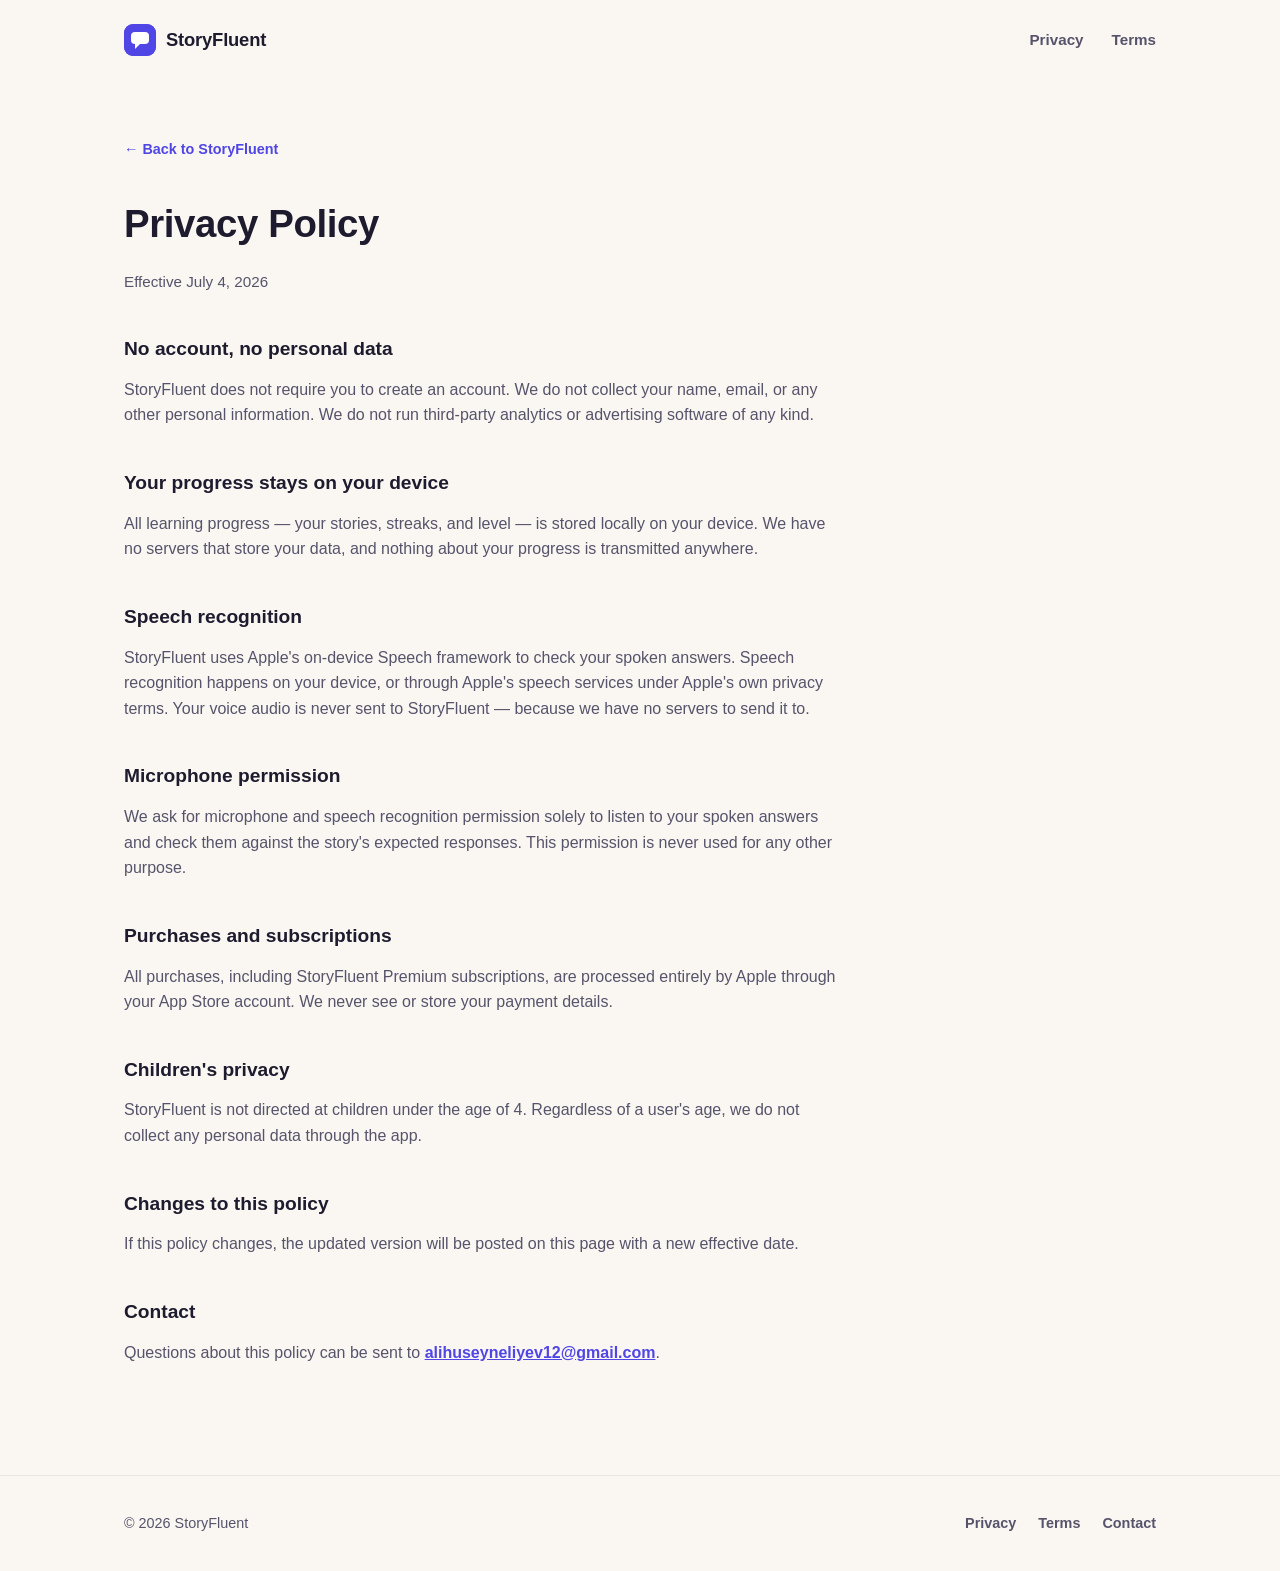
==== privacy/index.html @ bf3b64d8 "feat(site): landing page, privacy policy, terms of use" ====
<!doctype html>
<html lang="en">
<head>
<meta charset="utf-8">
<meta name="viewport" content="width=device-width, initial-scale=1">
<title>Privacy Policy — StoryFluent</title>
<meta name="description" content="StoryFluent privacy policy: no accounts, no personal data collected, no third-party analytics or ads. Speech recognition happens on-device.">
<link rel="icon" type="image/svg+xml" href="data:image/svg+xml,%3Csvg xmlns='http://www.w3.org/2000/svg' viewBox='0 0 64 64'%3E%3Crect width='64' height='64' rx='16' fill='%234F46E5'/%3E%3Crect x='14' y='16' width='36' height='24' rx='8' fill='white'/%3E%3Cpolygon points='22,40 22,50 32,40' fill='white'/%3E%3C/svg%3E">
<link rel="stylesheet" href="../style.css">
</head>
<body>

<header class="nav">
  <div class="wrap">
    <a class="logo" href="../">
      <svg class="logo-mark" viewBox="0 0 64 64" width="32" height="32" aria-hidden="true">
        <rect width="64" height="64" rx="16" fill="#4F46E5"/>
        <rect x="14" y="16" width="36" height="24" rx="8" fill="white"/>
        <polygon points="22,40 22,50 32,40" fill="white"/>
      </svg>
      StoryFluent
    </a>
    <ul class="nav-links">
      <li><a href="../privacy/">Privacy</a></li>
      <li><a href="../terms/">Terms</a></li>
    </ul>
  </div>
</header>

<main class="legal">
  <div class="wrap">
    <a class="back-link" href="../">&larr; Back to StoryFluent</a>
    <div class="legal-header">
      <h1>Privacy Policy</h1>
      <p class="effective">Effective July 4, 2026</p>
    </div>

    <div class="legal-body">
      <h2>No account, no personal data</h2>
      <p>StoryFluent does not require you to create an account. We do not collect your name, email, or any other personal information. We do not run third-party analytics or advertising software of any kind.</p>

      <h2>Your progress stays on your device</h2>
      <p>All learning progress — your stories, streaks, and level — is stored locally on your device. We have no servers that store your data, and nothing about your progress is transmitted anywhere.</p>

      <h2>Speech recognition</h2>
      <p>StoryFluent uses Apple's on-device Speech framework to check your spoken answers. Speech recognition happens on your device, or through Apple's speech services under Apple's own privacy terms. Your voice audio is never sent to StoryFluent — because we have no servers to send it to.</p>

      <h2>Microphone permission</h2>
      <p>We ask for microphone and speech recognition permission solely to listen to your spoken answers and check them against the story's expected responses. This permission is never used for any other purpose.</p>

      <h2>Purchases and subscriptions</h2>
      <p>All purchases, including StoryFluent Premium subscriptions, are processed entirely by Apple through your App Store account. We never see or store your payment details.</p>

      <h2>Children's privacy</h2>
      <p>StoryFluent is not directed at children under the age of 4. Regardless of a user's age, we do not collect any personal data through the app.</p>

      <h2>Changes to this policy</h2>
      <p>If this policy changes, the updated version will be posted on this page with a new effective date.</p>

      <h2>Contact</h2>
      <p>Questions about this policy can be sent to <a href="mailto:alihuseyneliyev12@gmail.com">alihuseyneliyev12@gmail.com</a>.</p>
    </div>
  </div>
</main>

<footer class="site-footer">
  <div class="wrap">
    <span>© 2026 StoryFluent</span>
    <ul class="footer-links">
      <li><a href="../privacy/">Privacy</a></li>
      <li><a href="../terms/">Terms</a></li>
      <li><a href="mailto:alihuseyneliyev12@gmail.com">Contact</a></li>
    </ul>
  </div>
</footer>

</body>
</html>
---- style.css ----
/* StoryFluent — shared stylesheet */

:root {
  --indigo: #4F46E5;
  --indigo-dark: #4038C7;
  --coral: #FF6B57;
  --ivory: #FAF7F2;
  --ink: #1E1B2E;
  --ink-soft: #57536B;
  --card-bg: #FFFFFF;
  --border: rgba(30, 27, 46, 0.08);
  --shadow: 0 20px 40px -20px rgba(30, 27, 46, 0.18);
}

@media (prefers-color-scheme: dark) {
  :root {
    --ivory: #16141F;
    --ink: #F3F1F8;
    --ink-soft: #B4AFC7;
    --card-bg: #1F1C2C;
    --border: rgba(255, 255, 255, 0.08);
    --shadow: 0 20px 40px -20px rgba(0, 0, 0, 0.5);
  }
}

* {
  box-sizing: border-box;
}

html {
  scroll-behavior: smooth;
}

body {
  margin: 0;
  background: var(--ivory);
  color: var(--ink);
  font-family: -apple-system, BlinkMacSystemFont, "Segoe UI", Roboto, Helvetica, Arial, sans-serif;
  line-height: 1.6;
  -webkit-font-smoothing: antialiased;
}

a {
  color: inherit;
}

img, svg {
  max-width: 100%;
  display: block;
}

.wrap {
  max-width: 1080px;
  margin: 0 auto;
  padding: 0 24px;
}

/* Nav */

.nav {
  padding: 24px 0;
}

.nav .wrap {
  display: flex;
  align-items: center;
  justify-content: space-between;
  gap: 16px;
}

.logo {
  display: flex;
  align-items: center;
  gap: 10px;
  font-weight: 800;
  font-size: 1.15rem;
  letter-spacing: -0.01em;
  text-decoration: none;
  color: var(--ink);
}

.logo-mark {
  width: 32px;
  height: 32px;
  border-radius: 9px;
  background: var(--indigo);
  flex-shrink: 0;
}

.nav-links {
  display: flex;
  gap: 28px;
  list-style: none;
  margin: 0;
  padding: 0;
}

.nav-links a {
  text-decoration: none;
  color: var(--ink-soft);
  font-size: 0.95rem;
  font-weight: 600;
  transition: color 0.15s ease;
}

.nav-links a:hover {
  color: var(--indigo);
}

/* Hero */

.hero {
  padding: 72px 0 88px;
  text-align: center;
}

.hero h1 {
  font-size: clamp(2.2rem, 5vw, 3.4rem);
  line-height: 1.1;
  letter-spacing: -0.02em;
  margin: 0 0 22px;
  font-weight: 800;
}

.hero .subline {
  max-width: 620px;
  margin: 0 auto 36px;
  font-size: 1.15rem;
  color: var(--ink-soft);
}

.btn {
  display: inline-flex;
  align-items: center;
  gap: 10px;
  background: var(--indigo);
  color: #fff;
  text-decoration: none;
  font-weight: 700;
  font-size: 1rem;
  padding: 16px 30px;
  border-radius: 14px;
  box-shadow: 0 12px 24px -10px rgba(79, 70, 229, 0.55);
  transition: transform 0.15s ease, box-shadow 0.15s ease, background 0.15s ease;
}

.btn:hover {
  background: var(--indigo-dark);
  transform: translateY(-2px);
  box-shadow: 0 16px 30px -10px rgba(79, 70, 229, 0.6);
}

.hero-note {
  margin-top: 16px;
  font-size: 0.85rem;
  color: var(--ink-soft);
}

/* Feature cards */

.features {
  padding: 24px 0 88px;
}

.section-title {
  text-align: center;
  font-size: clamp(1.6rem, 3vw, 2.1rem);
  font-weight: 800;
  letter-spacing: -0.01em;
  margin: 0 0 44px;
}

.card-grid {
  display: grid;
  grid-template-columns: repeat(3, 1fr);
  gap: 24px;
}

.card {
  background: var(--card-bg);
  border: 1px solid var(--border);
  border-radius: 20px;
  padding: 32px 28px;
  box-shadow: var(--shadow);
}

.card-icon {
  width: 44px;
  height: 44px;
  border-radius: 12px;
  background: rgba(255, 107, 87, 0.14);
  display: flex;
  align-items: center;
  justify-content: center;
  margin-bottom: 20px;
}

.card-icon svg {
  width: 22px;
  height: 22px;
}

.card h3 {
  font-size: 1.15rem;
  margin: 0 0 10px;
  font-weight: 700;
}

.card p {
  margin: 0;
  color: var(--ink-soft);
  font-size: 0.98rem;
}

/* How it works */

.how {
  padding: 24px 0 96px;
}

.steps {
  display: grid;
  grid-template-columns: repeat(3, 1fr);
  gap: 24px;
}

.step {
  position: relative;
  padding: 28px 24px 24px;
  text-align: left;
}

.step-num {
  display: inline-flex;
  align-items: center;
  justify-content: center;
  width: 34px;
  height: 34px;
  border-radius: 50%;
  background: var(--indigo);
  color: #fff;
  font-weight: 800;
  font-size: 0.95rem;
  margin-bottom: 16px;
}

.step h3 {
  font-size: 1.05rem;
  margin: 0 0 8px;
  font-weight: 700;
}

.step p {
  margin: 0;
  color: var(--ink-soft);
  font-size: 0.95rem;
}

/* Footer */

.site-footer {
  border-top: 1px solid var(--border);
  padding: 36px 0;
}

.site-footer .wrap {
  display: flex;
  flex-wrap: wrap;
  align-items: center;
  justify-content: space-between;
  gap: 16px;
  font-size: 0.9rem;
  color: var(--ink-soft);
}

.footer-links {
  display: flex;
  gap: 22px;
  list-style: none;
  margin: 0;
  padding: 0;
}

.footer-links a {
  text-decoration: none;
  color: var(--ink-soft);
  font-weight: 600;
}

.footer-links a:hover {
  color: var(--indigo);
}

/* Legal pages */

.legal {
  padding: 56px 0 96px;
}

.legal-header {
  margin-bottom: 40px;
}

.legal-header h1 {
  font-size: clamp(1.8rem, 4vw, 2.4rem);
  margin: 0 0 8px;
  font-weight: 800;
  letter-spacing: -0.01em;
}

.legal-header .effective {
  color: var(--ink-soft);
  font-size: 0.95rem;
}

.legal-body {
  max-width: 720px;
}

.legal-body h2 {
  font-size: 1.2rem;
  margin: 40px 0 12px;
  font-weight: 700;
}

.legal-body h2:first-child {
  margin-top: 0;
}

.legal-body p {
  color: var(--ink-soft);
  margin: 0 0 14px;
}

.legal-body ul {
  color: var(--ink-soft);
  padding-left: 20px;
  margin: 0 0 14px;
}

.legal-body li {
  margin-bottom: 8px;
}

.legal-body a {
  color: var(--indigo);
  font-weight: 600;
}

.back-link {
  display: inline-block;
  margin-bottom: 32px;
  font-size: 0.9rem;
  font-weight: 600;
  color: var(--indigo);
  text-decoration: none;
}

/* Responsive */

@media (max-width: 800px) {
  .card-grid, .steps {
    grid-template-columns: 1fr;
  }
}

@media (max-width: 560px) {
  .nav-links {
    gap: 18px;
  }

  .hero {
    padding: 52px 0 64px;
  }

  .features, .how {
    padding-bottom: 64px;
  }
}
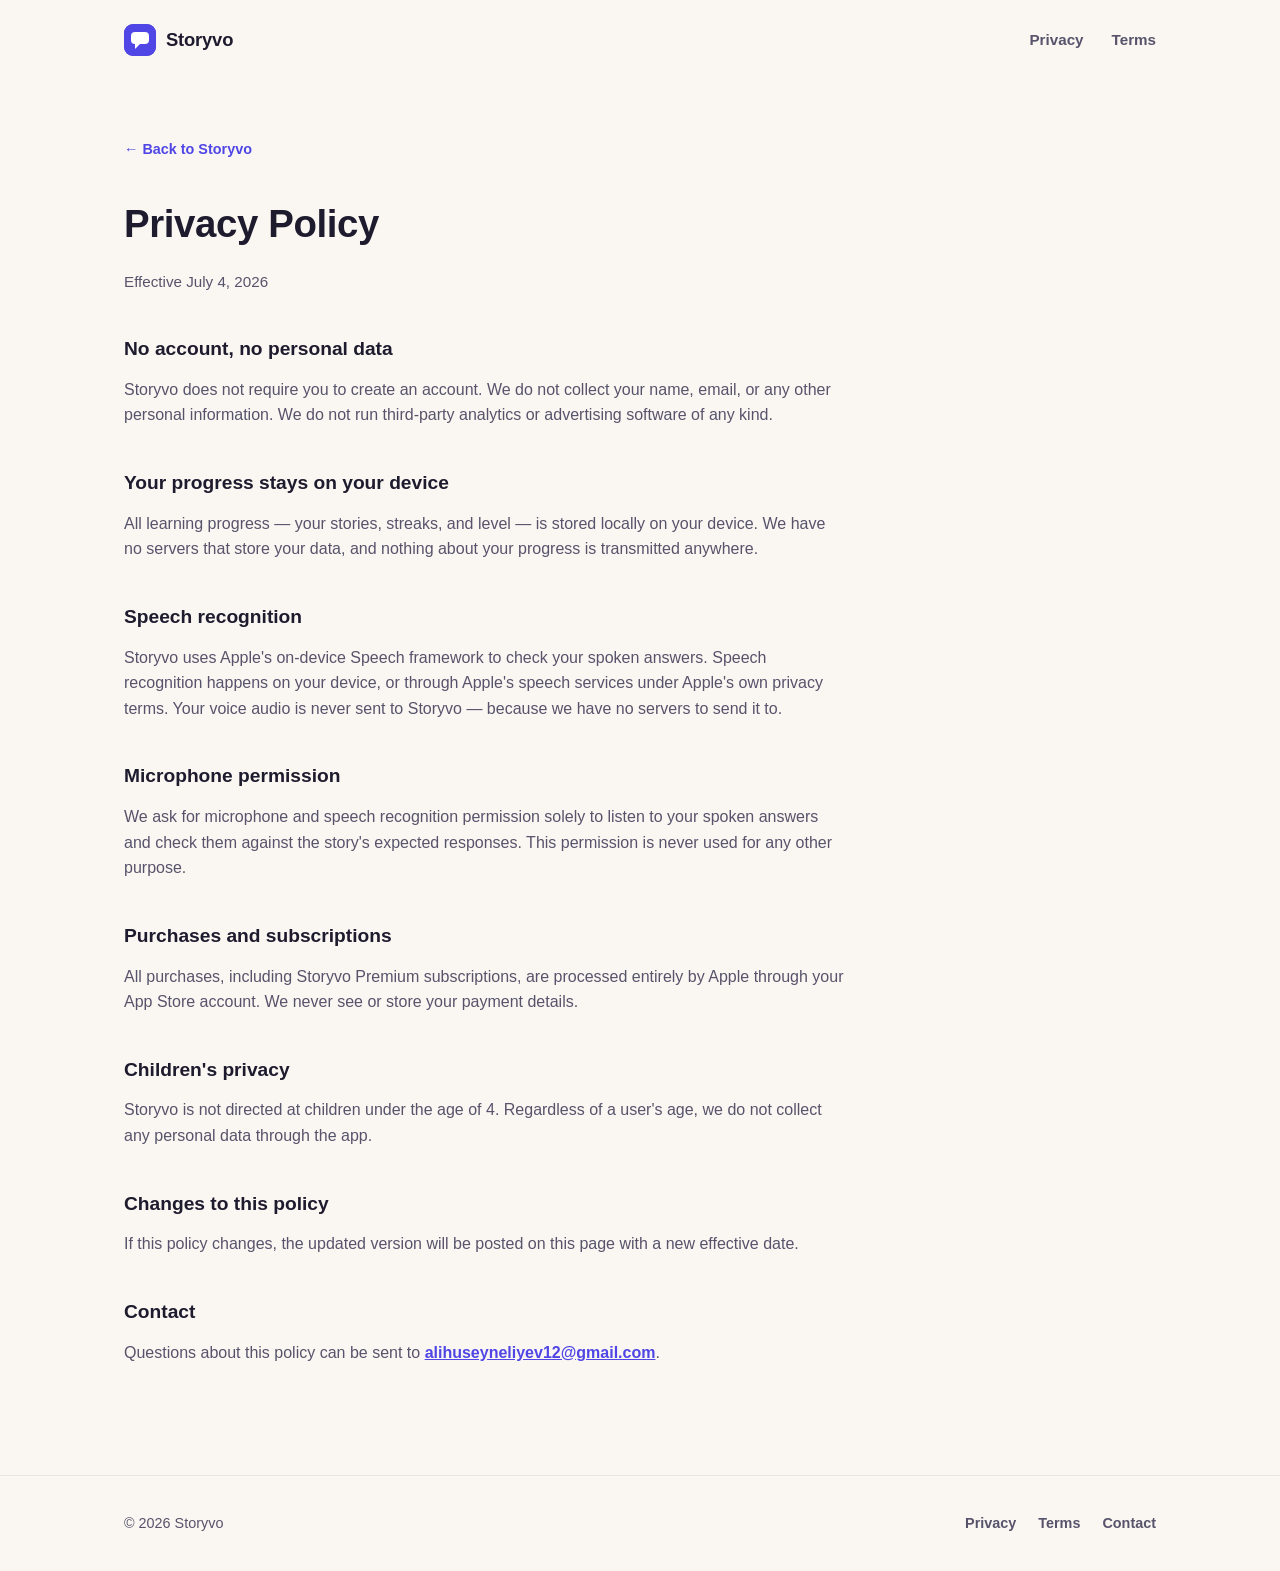
==== commit 667f9132: "feat(site): rebrand to Storyvo" ====
--- a/privacy/index.html
+++ b/privacy/index.html
@@ -3,8 +3,8 @@
 <head>
 <meta charset="utf-8">
 <meta name="viewport" content="width=device-width, initial-scale=1">
-<title>Privacy Policy — StoryFluent</title>
-<meta name="description" content="StoryFluent privacy policy: no accounts, no personal data collected, no third-party analytics or ads. Speech recognition happens on-device.">
+<title>Privacy Policy — Storyvo</title>
+<meta name="description" content="Storyvo privacy policy: no accounts, no personal data collected, no third-party analytics or ads. Speech recognition happens on-device.">
 <link rel="icon" type="image/svg+xml" href="data:image/svg+xml,%3Csvg xmlns='http://www.w3.org/2000/svg' viewBox='0 0 64 64'%3E%3Crect width='64' height='64' rx='16' fill='%234F46E5'/%3E%3Crect x='14' y='16' width='36' height='24' rx='8' fill='white'/%3E%3Cpolygon points='22,40 22,50 32,40' fill='white'/%3E%3C/svg%3E">
 <link rel="stylesheet" href="../style.css">
 </head>
@@ -18,7 +18,7 @@
         <rect x="14" y="16" width="36" height="24" rx="8" fill="white"/>
         <polygon points="22,40 22,50 32,40" fill="white"/>
       </svg>
-      StoryFluent
+      Storyvo
     </a>
     <ul class="nav-links">
       <li><a href="../privacy/">Privacy</a></li>
@@ -29,7 +29,7 @@
 
 <main class="legal">
   <div class="wrap">
-    <a class="back-link" href="../">&larr; Back to StoryFluent</a>
+    <a class="back-link" href="../">&larr; Back to Storyvo</a>
     <div class="legal-header">
       <h1>Privacy Policy</h1>
       <p class="effective">Effective July 4, 2026</p>
@@ -37,22 +37,22 @@
 
     <div class="legal-body">
       <h2>No account, no personal data</h2>
-      <p>StoryFluent does not require you to create an account. We do not collect your name, email, or any other personal information. We do not run third-party analytics or advertising software of any kind.</p>
+      <p>Storyvo does not require you to create an account. We do not collect your name, email, or any other personal information. We do not run third-party analytics or advertising software of any kind.</p>
 
       <h2>Your progress stays on your device</h2>
       <p>All learning progress — your stories, streaks, and level — is stored locally on your device. We have no servers that store your data, and nothing about your progress is transmitted anywhere.</p>
 
       <h2>Speech recognition</h2>
-      <p>StoryFluent uses Apple's on-device Speech framework to check your spoken answers. Speech recognition happens on your device, or through Apple's speech services under Apple's own privacy terms. Your voice audio is never sent to StoryFluent — because we have no servers to send it to.</p>
+      <p>Storyvo uses Apple's on-device Speech framework to check your spoken answers. Speech recognition happens on your device, or through Apple's speech services under Apple's own privacy terms. Your voice audio is never sent to Storyvo — because we have no servers to send it to.</p>
 
       <h2>Microphone permission</h2>
       <p>We ask for microphone and speech recognition permission solely to listen to your spoken answers and check them against the story's expected responses. This permission is never used for any other purpose.</p>
 
       <h2>Purchases and subscriptions</h2>
-      <p>All purchases, including StoryFluent Premium subscriptions, are processed entirely by Apple through your App Store account. We never see or store your payment details.</p>
+      <p>All purchases, including Storyvo Premium subscriptions, are processed entirely by Apple through your App Store account. We never see or store your payment details.</p>
 
       <h2>Children's privacy</h2>
-      <p>StoryFluent is not directed at children under the age of 4. Regardless of a user's age, we do not collect any personal data through the app.</p>
+      <p>Storyvo is not directed at children under the age of 4. Regardless of a user's age, we do not collect any personal data through the app.</p>
 
       <h2>Changes to this policy</h2>
       <p>If this policy changes, the updated version will be posted on this page with a new effective date.</p>
@@ -65,7 +65,7 @@
 
 <footer class="site-footer">
   <div class="wrap">
-    <span>© 2026 StoryFluent</span>
+    <span>© 2026 Storyvo</span>
     <ul class="footer-links">
       <li><a href="../privacy/">Privacy</a></li>
       <li><a href="../terms/">Terms</a></li>
--- a/style.css
+++ b/style.css
@@ -1,4 +1,4 @@
-/* StoryFluent — shared stylesheet */
+/* Storyvo — shared stylesheet */
 
 :root {
   --indigo: #4F46E5;
